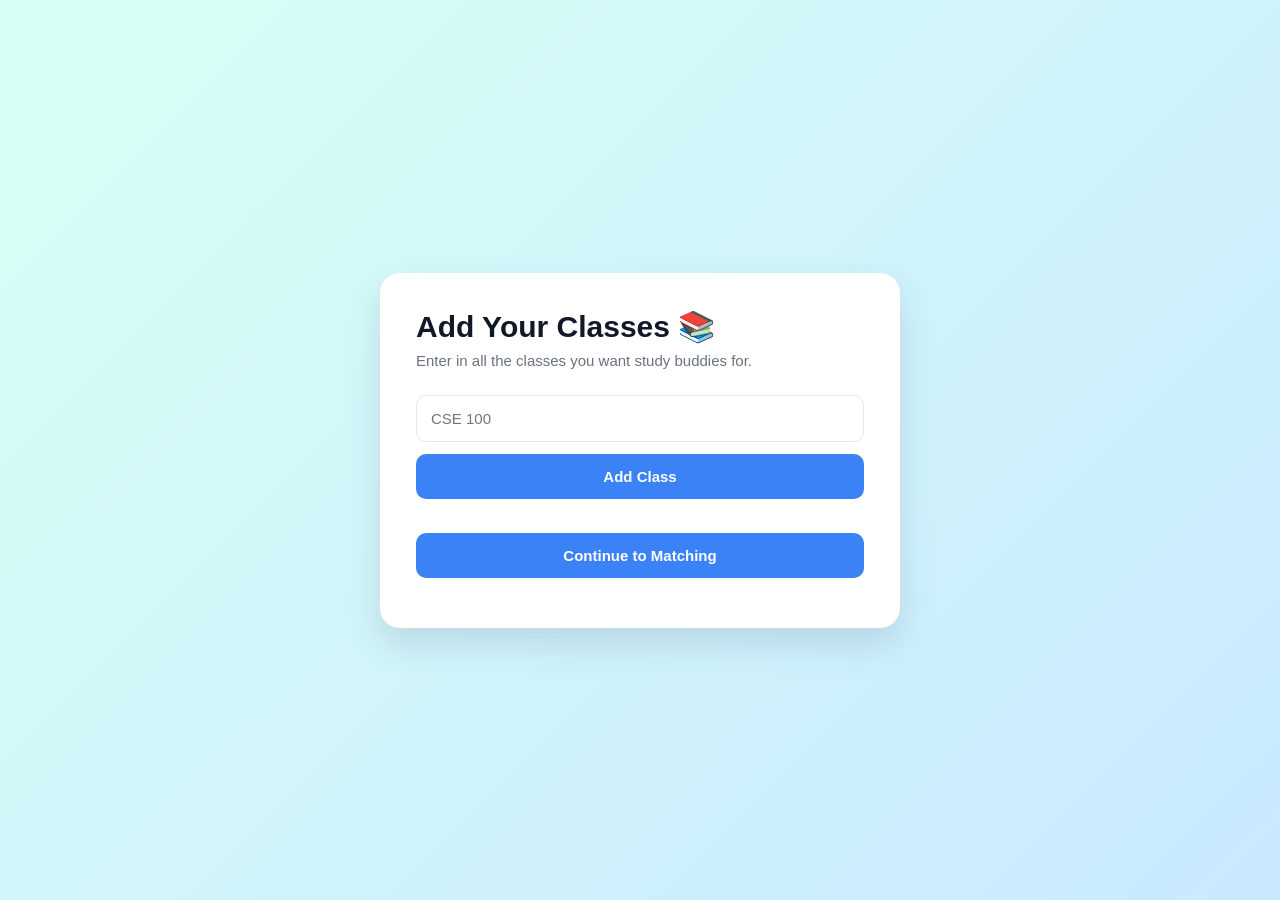
==== pages/classes.html @ 62ed9cd7 "Add classes page and local storage" ====
<!DOCTYPE html>
<html lang="en">
<head>
    <meta charset="UTF-8">
    <meta name="viewport" content="width=device-width, initial-scale=1.0">
    <title>Add Classes</title>
    <link rel="stylesheet" href="../css/classes.css">
    <script src="../js/classes.js" defer></script>
</head>

<body>
    <main class="app-screen">
        <section class="class-card">
            <h1>Add Your Classes 📚</h1>
            <p>Enter in all the classes you want study buddies for.</p>

            <input type="text" id="classInput" placeholder="CSE 100">

            <button id="addClassButton" type="button">Add Class</button>

            <ul id="classList"></ul>

            <button id="continueButton">Continue to Matching</button>
        </section>
    </main>
</body>
</html>
---- css/classes.css ----
* {
    box-sizing: border-box;
    margin: 0;
    padding: 0;
    font-family: Arial, Helvetica, sans-serif;
}

body {
    min-height: 100vh;
    background: linear-gradient(135deg, #d8fff5, #c8e9ff);
}

.app-screen {
    width: 100%;
    min-height: 100vh;
    display: flex;
    justify-content: center;
    align-items: center;
    padding: 40px;
}

.class-card {
    width: 100%;
    max-width: 520px;
    padding: 36px;
    border-radius: 20px;
    background-color: white;
    box-shadow: 0 16px 32px rgba(68, 90, 120, 0.16);
}

h1 {
    font-size: 30px;
    color: #111827;
    margin-bottom: 8px;
}

p {
    color: #6b7280;
    font-size: 15px;
    margin-bottom: 26px;
}

input {
    width: 100%;
    padding: 14px;
    border: 1px solid #e5e7eb;
    border-radius: 10px;
    font-size: 15px;
    margin-bottom: 12px;
    outline: none;
}

input:focus {
    border-color: #3b82f6;
    box-shadow: 0 0 0 3px rgba(59, 130, 246, 0.16);
}

button {
    width: 100%;
    padding: 14px;
    border: none;
    border-radius: 10px;
    background-color: #3b82f6;
    color: white;
    font-size: 15px;
    font-weight: bold;
    cursor: pointer;
    margin-bottom: 14px;
}

button:hover {
    background-color: #2563eb;
}

#classList {
    list-style: none;
    margin: 10px 0 20px;
}

#classList li {
    background-color: #f0f7ff;
    color: #1f2937;
    padding: 12px 14px;
    border-radius: 10px;
    margin-bottom: 8px;
    font-size: 14px;
}
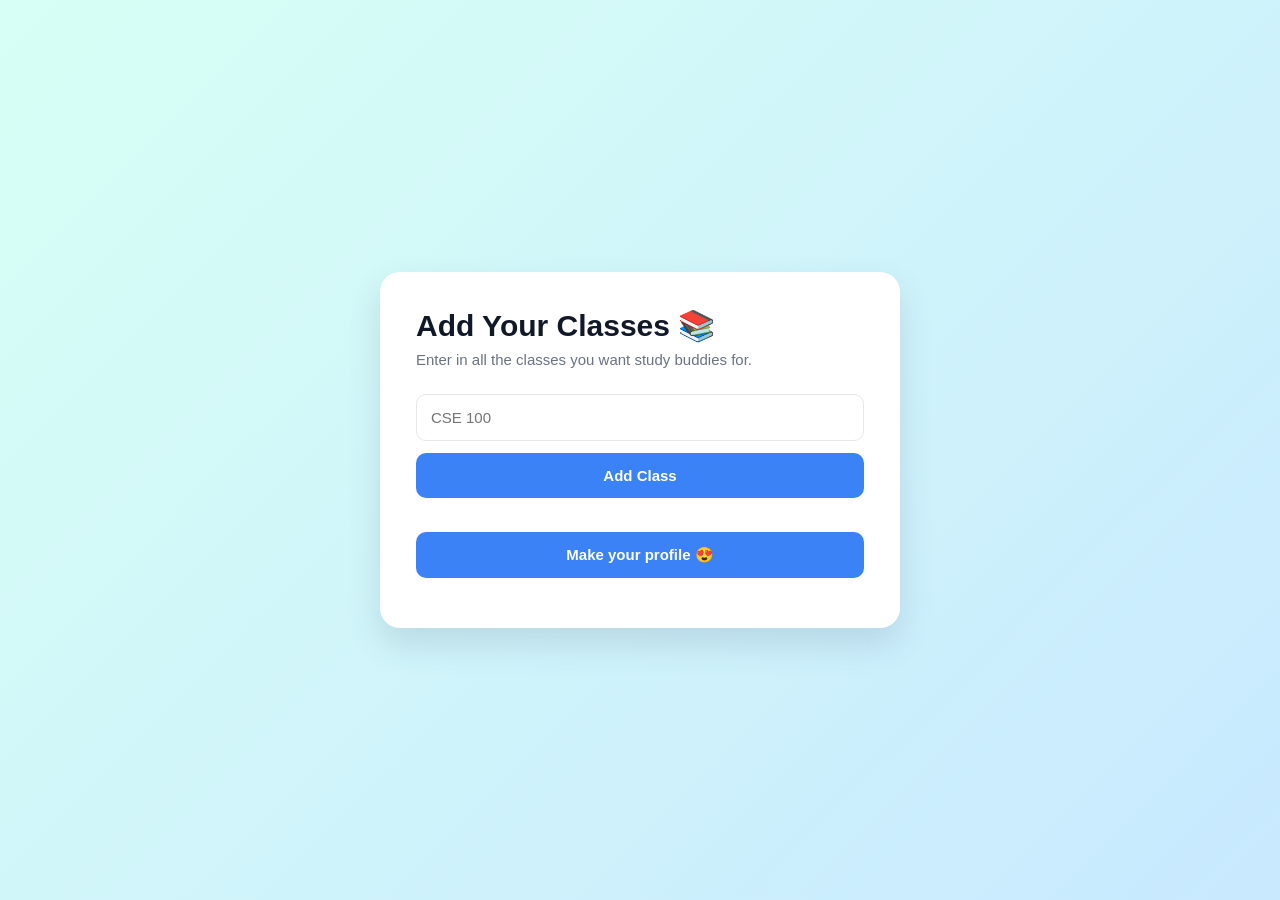
==== commit 2307c582: "added login page storage" ====
--- a/pages/classes.html
+++ b/pages/classes.html
@@ -20,7 +20,7 @@
 
             <ul id="classList"></ul>
 
-            <button id="continueButton">Continue to Matching</button>
+            <button id="continueButton">Make your profile 😍</button>
         </section>
     </main>
 </body>
